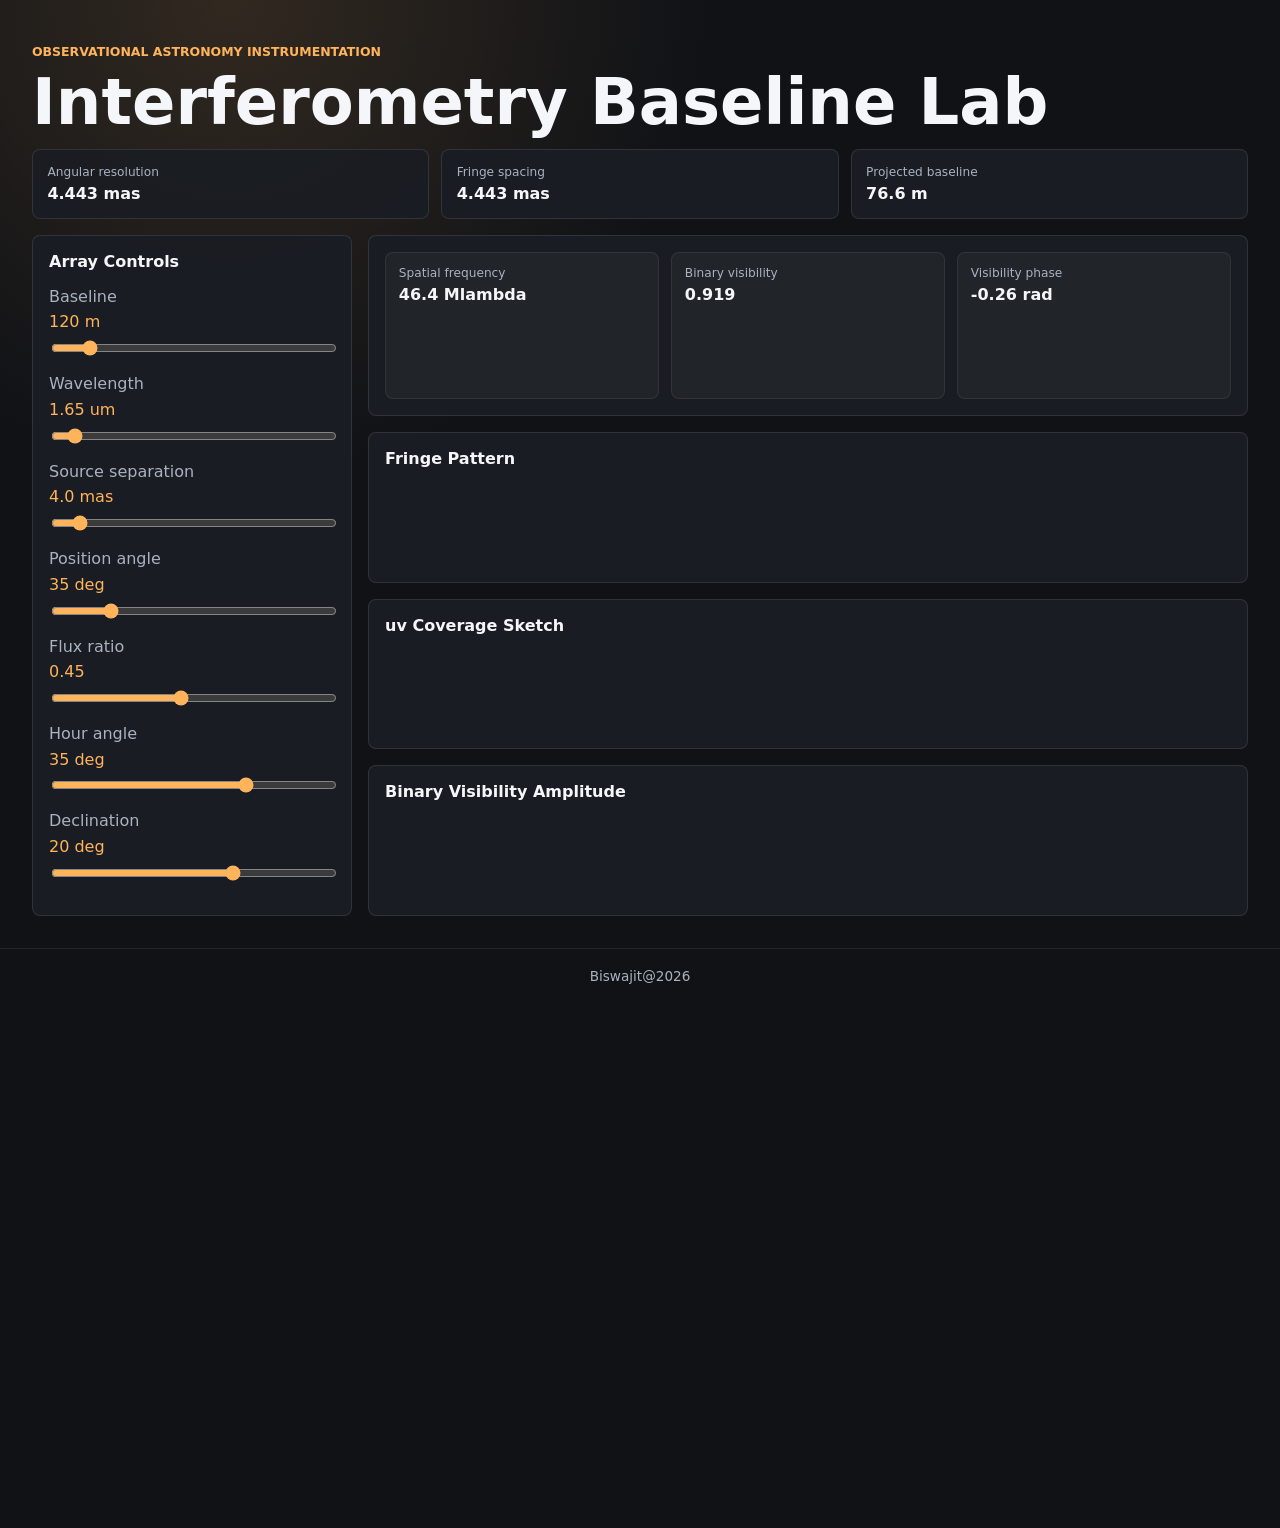
==== index.html @ ab593961 "Add binary visibility modelling" ====
<!doctype html>
<html lang="en">
  <head>
    <meta charset="utf-8">
    <meta name="viewport" content="width=device-width, initial-scale=1">
    <meta name="description" content="Interactive interferometry baseline and angular resolution laboratory.">
    <title>Interferometry Baseline Lab</title>
    <link rel="stylesheet" href="assets/css/style.css">
  </head>
  <body>
    <main class="app">
      <header>
        <p>Observational Astronomy Instrumentation</p>
        <h1>Interferometry Baseline Lab</h1>
      </header>

      <section class="summary">
        <div><span>Angular resolution</span><strong id="resolution">0.00 mas</strong></div>
        <div><span>Fringe spacing</span><strong id="fringe">0.00 mas</strong></div>
        <div><span>Projected baseline</span><strong id="projected">0 m</strong></div>
      </section>

      <section class="layout">
        <aside class="panel">
          <h2>Array Controls</h2>
          <label>Baseline <output id="baselineOut">120 m</output><input id="baseline" type="range" min="5" max="1000" value="120" step="5"></label>
          <label>Wavelength <output id="wavelengthOut">1.65 um</output><input id="wavelength" type="range" min="0.4" max="21" value="1.65" step="0.05"></label>
          <label>Source separation <output id="separationOut">4.0 mas</output><input id="separation" type="range" min="0.1" max="50" value="4" step="0.1"></label>
          <label>Position angle <output id="paOut">35 deg</output><input id="positionAngle" type="range" min="0" max="180" value="35" step="1"></label>
          <label>Flux ratio <output id="fluxRatioOut">0.45</output><input id="fluxRatio" type="range" min="0" max="1" value="0.45" step="0.01"></label>
          <label>Hour angle <output id="hourOut">35 deg</output><input id="hour" type="range" min="-90" max="90" value="35" step="1"></label>
          <label>Declination <output id="decOut">20 deg</output><input id="dec" type="range" min="-70" max="70" value="20" step="1"></label>
        </aside>

        <section class="plots">
          <article class="panel diagnostics">
            <div><span>Spatial frequency</span><strong id="spatialFrequency">0 Mlambda</strong></div>
            <div><span>Binary visibility</span><strong id="visibilityAmp">1.000</strong></div>
            <div><span>Visibility phase</span><strong id="visibilityPhase">0.0 rad</strong></div>
          </article>
          <article class="panel"><h2>Fringe Pattern</h2><canvas id="fringeCanvas" width="980" height="340"></canvas></article>
          <article class="panel"><h2>uv Coverage Sketch</h2><canvas id="uvCanvas" width="980" height="340"></canvas></article>
          <article class="panel"><h2>Binary Visibility Amplitude</h2><canvas id="visibilityCanvas" width="980" height="300"></canvas></article>
        </section>
      </section>
    </main>
    <footer class="site-footer">Biswajit@2026</footer>
    <script src="assets/js/app.js"></script>
  </body>
</html>
---- assets/css/style.css ----
:root {
  color-scheme: dark;
  --bg: #101216;
  --panel: #1a1d24;
  --text: #f5f6fa;
  --muted: #aab2c0;
  --orange: #ffb45c;
  --cyan: #5bd8ff;
  --green: #8de889;
}

* { box-sizing: border-box; }

body {
  margin: 0;
  background: radial-gradient(circle at 18% 0, rgba(255,180,92,.14), transparent 30rem), var(--bg);
  color: var(--text);
  font-family: Inter, ui-sans-serif, system-ui, sans-serif;
}

.app { padding: clamp(1rem, 3vw, 2rem); }
header { margin-bottom: 1rem; }
header p { color: var(--orange); font-size: .78rem; font-weight: 800; text-transform: uppercase; }
h1 { margin: 0; font-size: clamp(2.1rem, 5vw, 4.5rem); line-height: .96; }
h2 { margin: 0 0 1rem; font-size: 1rem; }

.summary { display: grid; grid-template-columns: repeat(3, 1fr); gap: .75rem; margin-bottom: 1rem; }
.summary div, .panel { background: rgba(26,29,36,.94); border: 1px solid rgba(255,255,255,.1); border-radius: 8px; }
.summary div { padding: .9rem; }
.summary span { display: block; color: var(--muted); font-size: .76rem; }
.summary strong { display: block; margin-top: .35rem; }

.layout { display: grid; grid-template-columns: 20rem 1fr; gap: 1rem; }
.panel { padding: 1rem; overflow: hidden; }
label { display: grid; gap: .42rem; margin-bottom: 1rem; color: var(--muted); }
output { color: var(--orange); float: right; }
input { width: 100%; accent-color: var(--orange); }
.plots { display: grid; gap: 1rem; }
.diagnostics {
  display: grid;
  grid-template-columns: repeat(3, 1fr);
  gap: .75rem;
}
.diagnostics div {
  padding: .8rem;
  background: rgba(255,255,255,.035);
  border: 1px solid rgba(255,255,255,.08);
  border-radius: 8px;
}
.diagnostics span { display: block; color: var(--muted); font-size: .76rem; }
.diagnostics strong { display: block; margin-top: .35rem; }
canvas { display: block; width: 100%; height: auto; background: #0d1117; border-radius: 6px; }

.site-footer {
  padding: 1.2rem clamp(1rem, 3vw, 2rem) 1.6rem;
  color: var(--muted);
  font-size: 0.85rem;
  text-align: center;
  border-top: 1px solid rgba(255,255,255,.08);
}

@media (max-width: 920px) {
  .layout, .summary, .diagnostics { grid-template-columns: 1fr; }
}
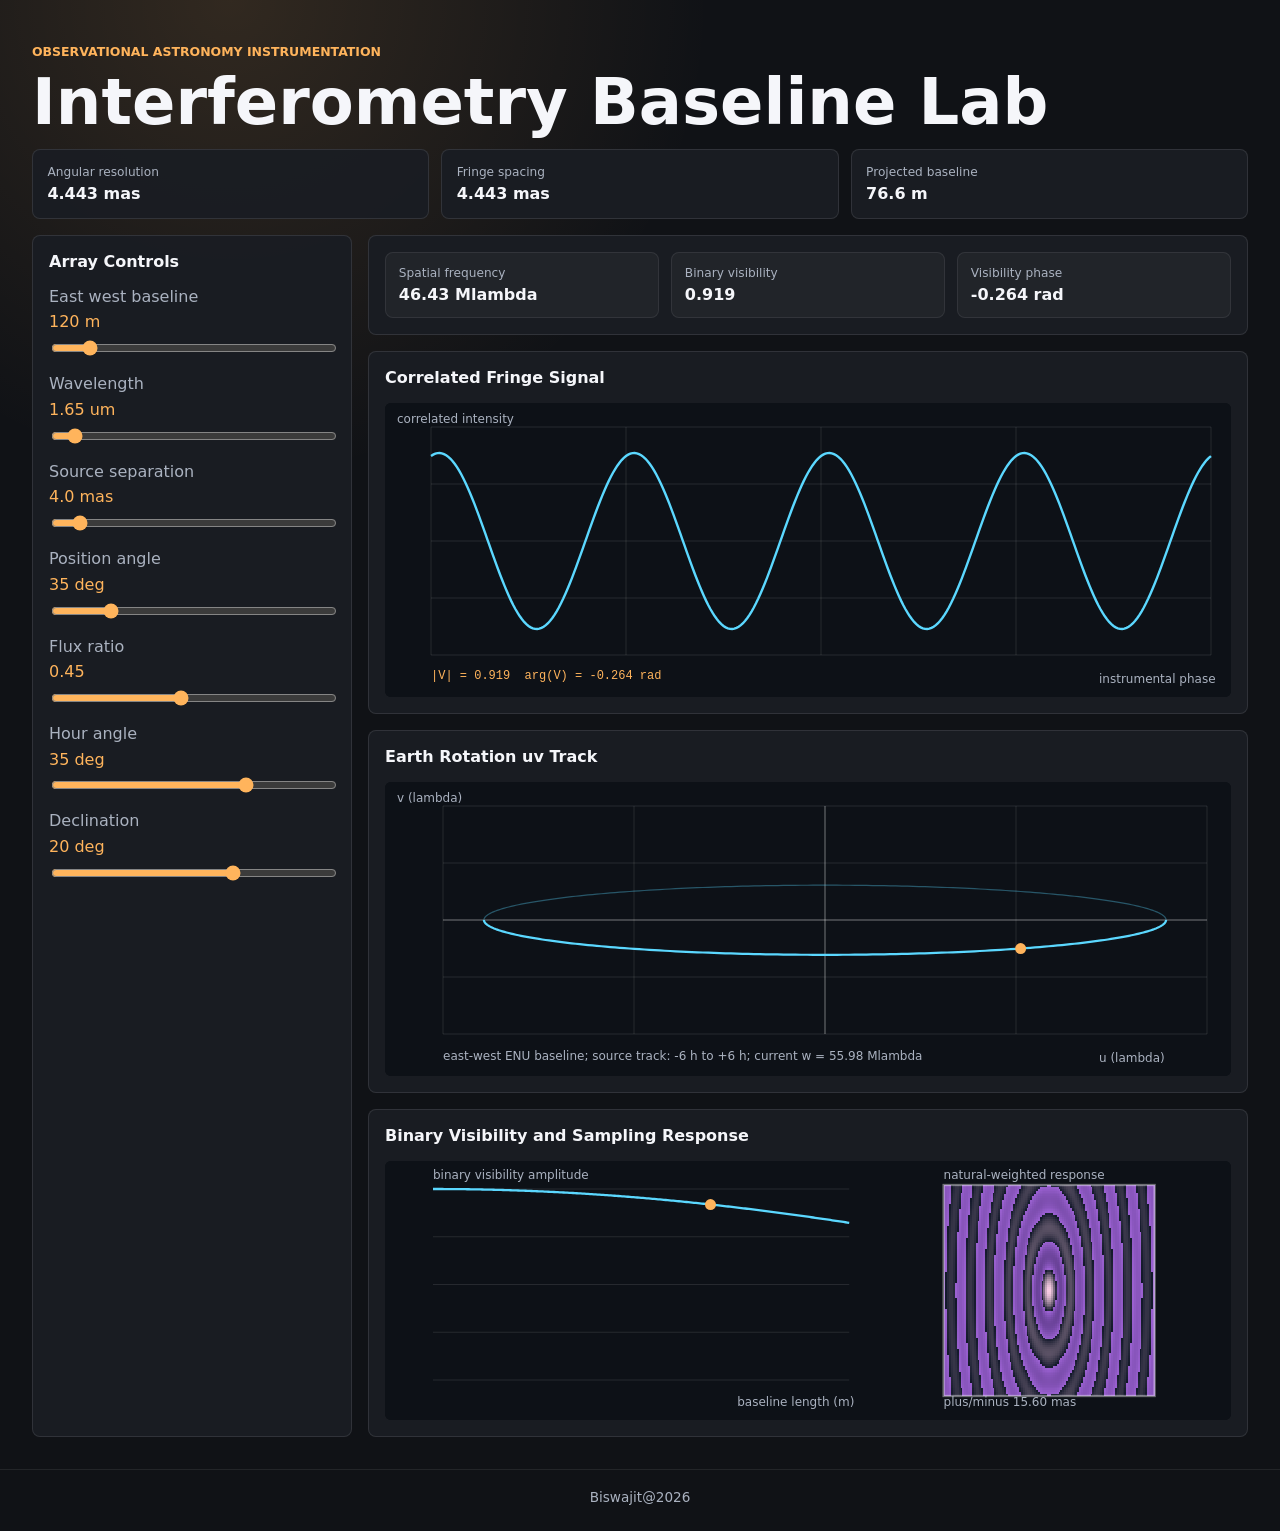
==== commit 0248068e: "label coverage update" ====
--- a/index.html
+++ b/index.html
@@ -23,7 +23,7 @@
       <section class="layout">
         <aside class="panel">
           <h2>Array Controls</h2>
-          <label>Baseline <output id="baselineOut">120 m</output><input id="baseline" type="range" min="5" max="1000" value="120" step="5"></label>
+          <label>East west baseline <output id="baselineOut">120 m</output><input id="baseline" type="range" min="5" max="1000" value="120" step="5"></label>
           <label>Wavelength <output id="wavelengthOut">1.65 um</output><input id="wavelength" type="range" min="0.4" max="21" value="1.65" step="0.05"></label>
           <label>Source separation <output id="separationOut">4.0 mas</output><input id="separation" type="range" min="0.1" max="50" value="4" step="0.1"></label>
           <label>Position angle <output id="paOut">35 deg</output><input id="positionAngle" type="range" min="0" max="180" value="35" step="1"></label>
@@ -38,9 +38,9 @@
             <div><span>Binary visibility</span><strong id="visibilityAmp">1.000</strong></div>
             <div><span>Visibility phase</span><strong id="visibilityPhase">0.0 rad</strong></div>
           </article>
-          <article class="panel"><h2>Fringe Pattern</h2><canvas id="fringeCanvas" width="980" height="340"></canvas></article>
-          <article class="panel"><h2>uv Coverage Sketch</h2><canvas id="uvCanvas" width="980" height="340"></canvas></article>
-          <article class="panel"><h2>Binary Visibility Amplitude</h2><canvas id="visibilityCanvas" width="980" height="300"></canvas></article>
+          <article class="panel"><h2>Correlated Fringe Signal</h2><canvas id="fringeCanvas" width="980" height="340"></canvas></article>
+          <article class="panel"><h2>Earth Rotation uv Track</h2><canvas id="uvCanvas" width="980" height="340"></canvas></article>
+          <article class="panel"><h2>Binary Visibility and Sampling Response</h2><canvas id="visibilityCanvas" width="980" height="300"></canvas></article>
         </section>
       </section>
     </main>
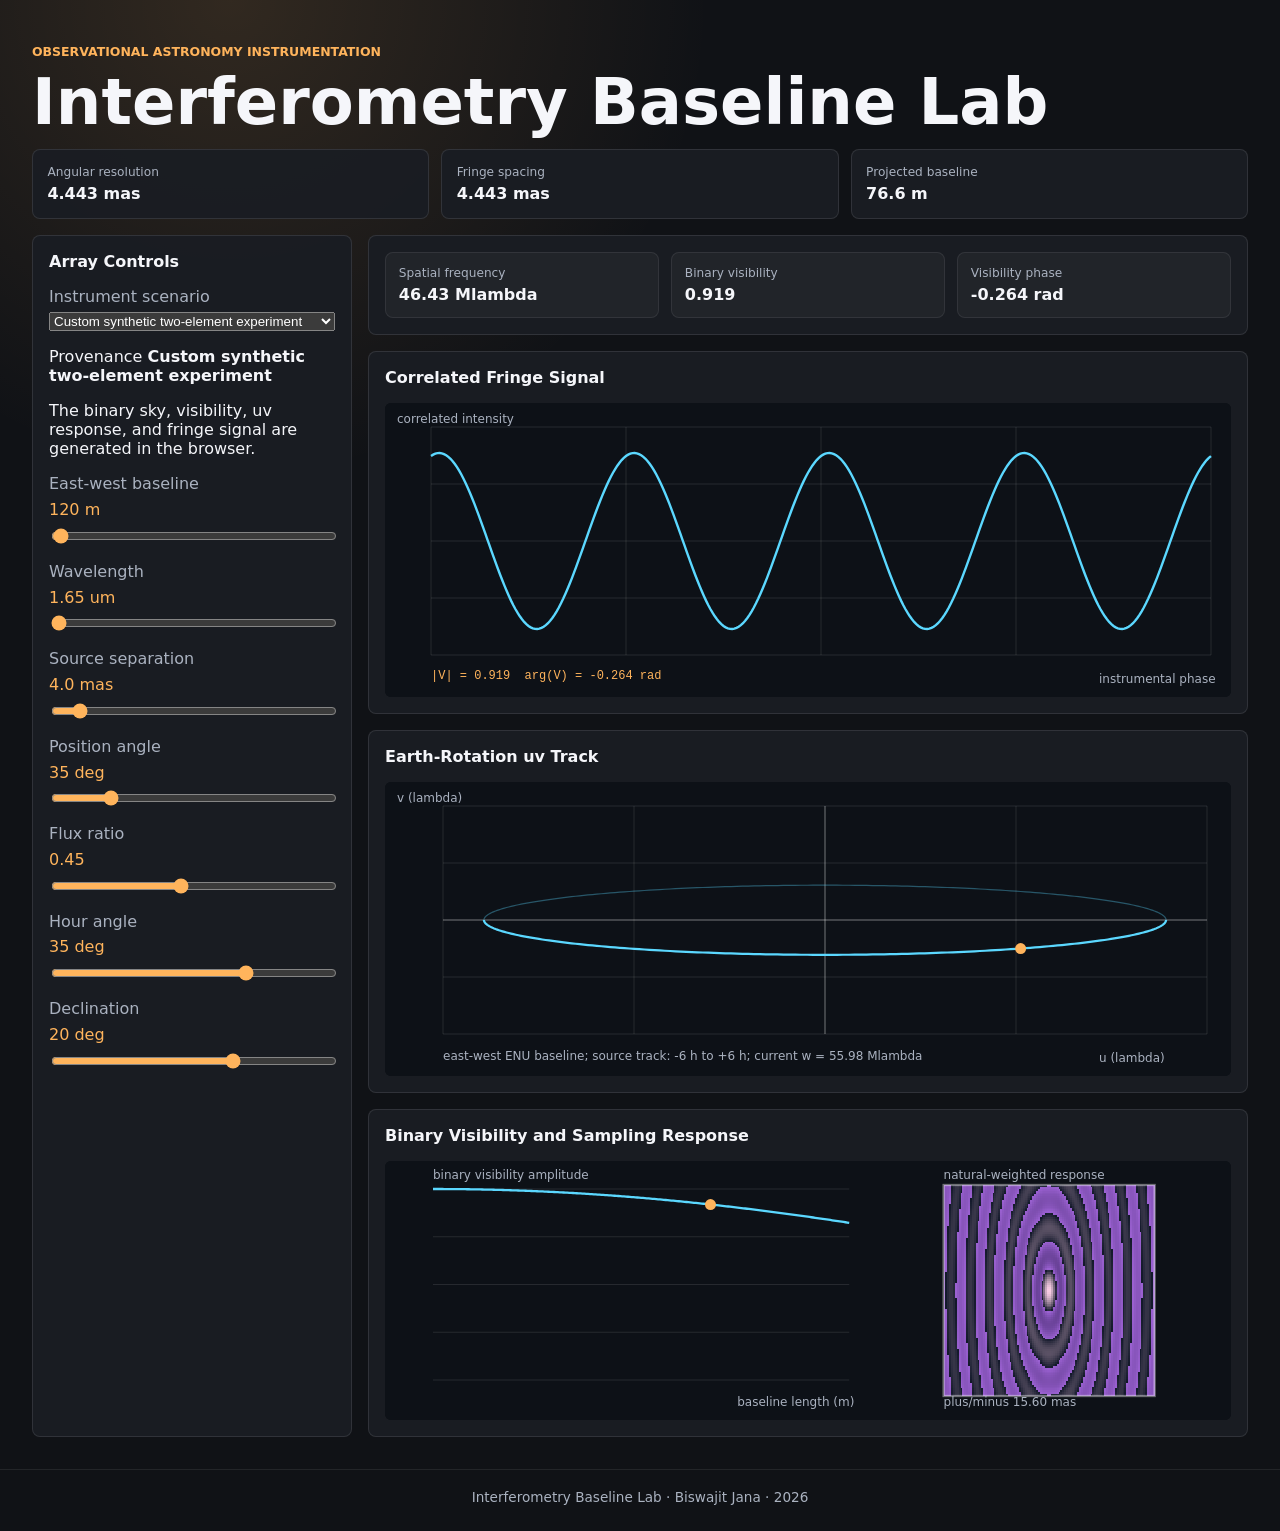
==== commit 71995700: "feat: add provenance-aware interferometer scenarios" ====
--- a/index.html
+++ b/index.html
@@ -3,7 +3,7 @@
   <head>
     <meta charset="utf-8">
     <meta name="viewport" content="width=device-width, initial-scale=1">
-    <meta name="description" content="Interactive interferometry baseline and angular resolution laboratory.">
+    <meta name="description" content="Interactive two-element interferometry laboratory for projected baselines, Earth-rotation uv tracks, complex binary visibility, and provenance-aware instrument scenarios.">
     <title>Interferometry Baseline Lab</title>
     <link rel="stylesheet" href="assets/css/style.css">
   </head>
@@ -23,8 +23,19 @@
       <section class="layout">
         <aside class="panel">
           <h2>Array Controls</h2>
-          <label>East west baseline <output id="baselineOut">120 m</output><input id="baseline" type="range" min="5" max="1000" value="120" step="5"></label>
-          <label>Wavelength <output id="wavelengthOut">1.65 um</output><input id="wavelength" type="range" min="0.4" max="21" value="1.65" step="0.05"></label>
+          <label>Instrument scenario
+            <select id="scenario" class="select">
+              <option value="custom">Custom synthetic two-element experiment</option>
+              <option value="alma-long-baseline">ALMA 2021 long-baseline scale</option>
+            </select>
+          </label>
+          <div class="provenance" aria-live="polite">
+            <span class="provenance__label">Provenance</span>
+            <strong id="scenarioName">Custom synthetic two-element experiment</strong>
+            <p id="scenarioNote">The binary sky, visibility, uv response, and fringe signal are generated in the browser.</p>
+          </div>
+          <label>East-west baseline <output id="baselineOut">120 m</output><input id="baseline" type="range" min="5" max="16000" value="120" step="5"></label>
+          <label>Wavelength <output id="wavelengthOut">1.65 um</output><input id="wavelength" type="range" min="0.4" max="1000" value="1.65" step="0.05"></label>
           <label>Source separation <output id="separationOut">4.0 mas</output><input id="separation" type="range" min="0.1" max="50" value="4" step="0.1"></label>
           <label>Position angle <output id="paOut">35 deg</output><input id="positionAngle" type="range" min="0" max="180" value="35" step="1"></label>
           <label>Flux ratio <output id="fluxRatioOut">0.45</output><input id="fluxRatio" type="range" min="0" max="1" value="0.45" step="0.01"></label>
@@ -39,12 +50,12 @@
             <div><span>Visibility phase</span><strong id="visibilityPhase">0.0 rad</strong></div>
           </article>
           <article class="panel"><h2>Correlated Fringe Signal</h2><canvas id="fringeCanvas" width="980" height="340"></canvas></article>
-          <article class="panel"><h2>Earth Rotation uv Track</h2><canvas id="uvCanvas" width="980" height="340"></canvas></article>
+          <article class="panel"><h2>Earth-Rotation uv Track</h2><canvas id="uvCanvas" width="980" height="340"></canvas></article>
           <article class="panel"><h2>Binary Visibility and Sampling Response</h2><canvas id="visibilityCanvas" width="980" height="300"></canvas></article>
         </section>
       </section>
     </main>
-    <footer class="site-footer">Biswajit@2026</footer>
+    <footer class="site-footer">Interferometry Baseline Lab · Biswajit Jana · 2026</footer>
     <script src="assets/js/app.js"></script>
   </body>
 </html>
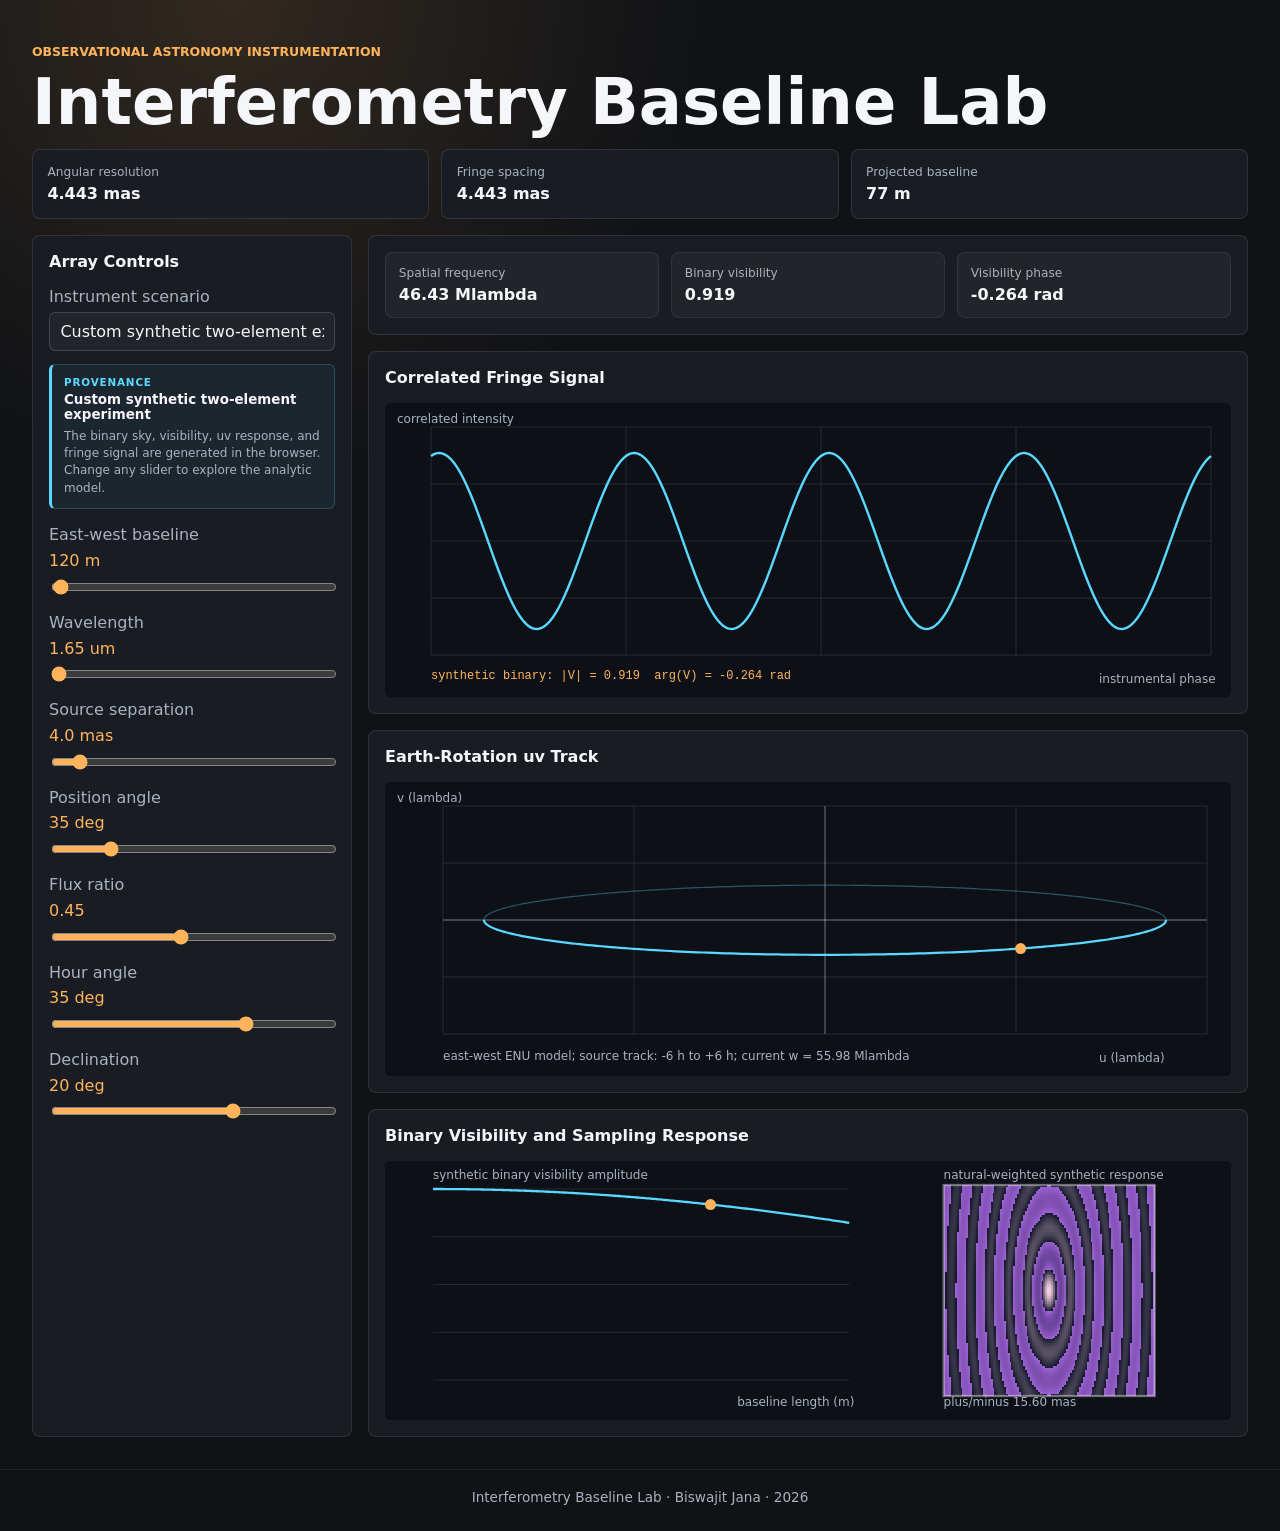
==== commit 5030062c: "docs: label ALMA scenario at high-frequency scale" ====
--- a/index.html
+++ b/index.html
@@ -26,7 +26,7 @@
           <label>Instrument scenario
             <select id="scenario" class="select">
               <option value="custom">Custom synthetic two-element experiment</option>
-              <option value="alma-long-baseline">ALMA 2021 long-baseline scale</option>
+              <option value="alma-long-baseline">ALMA 2021 high-frequency long-baseline scale</option>
             </select>
           </label>
           <div class="provenance" aria-live="polite">
--- a/assets/css/style.css
+++ b/assets/css/style.css
@@ -34,7 +34,34 @@
 .panel { padding: 1rem; overflow: hidden; }
 label { display: grid; gap: .42rem; margin-bottom: 1rem; color: var(--muted); }
 output { color: var(--orange); float: right; }
-input { width: 100%; accent-color: var(--orange); }
+input, .select { width: 100%; accent-color: var(--orange); }
+.select {
+  appearance: none;
+  border: 1px solid rgba(255,255,255,.14);
+  border-radius: 6px;
+  background: rgba(255,255,255,.04);
+  color: var(--text);
+  font: inherit;
+  padding: .55rem .65rem;
+}
+.provenance {
+  margin: -.2rem 0 1rem;
+  padding: .7rem .75rem;
+  border: 1px solid rgba(91,216,255,.22);
+  border-left: 3px solid var(--cyan);
+  border-radius: 6px;
+  background: rgba(91,216,255,.055);
+}
+.provenance__label {
+  display: block;
+  color: var(--cyan);
+  font-size: .65rem;
+  font-weight: 800;
+  letter-spacing: .08em;
+  text-transform: uppercase;
+}
+.provenance strong { display: block; margin-top: .25rem; font-size: .84rem; }
+.provenance p { margin: .35rem 0 0; color: var(--muted); font-size: .75rem; line-height: 1.45; }
 .plots { display: grid; gap: 1rem; }
 .diagnostics {
   display: grid;
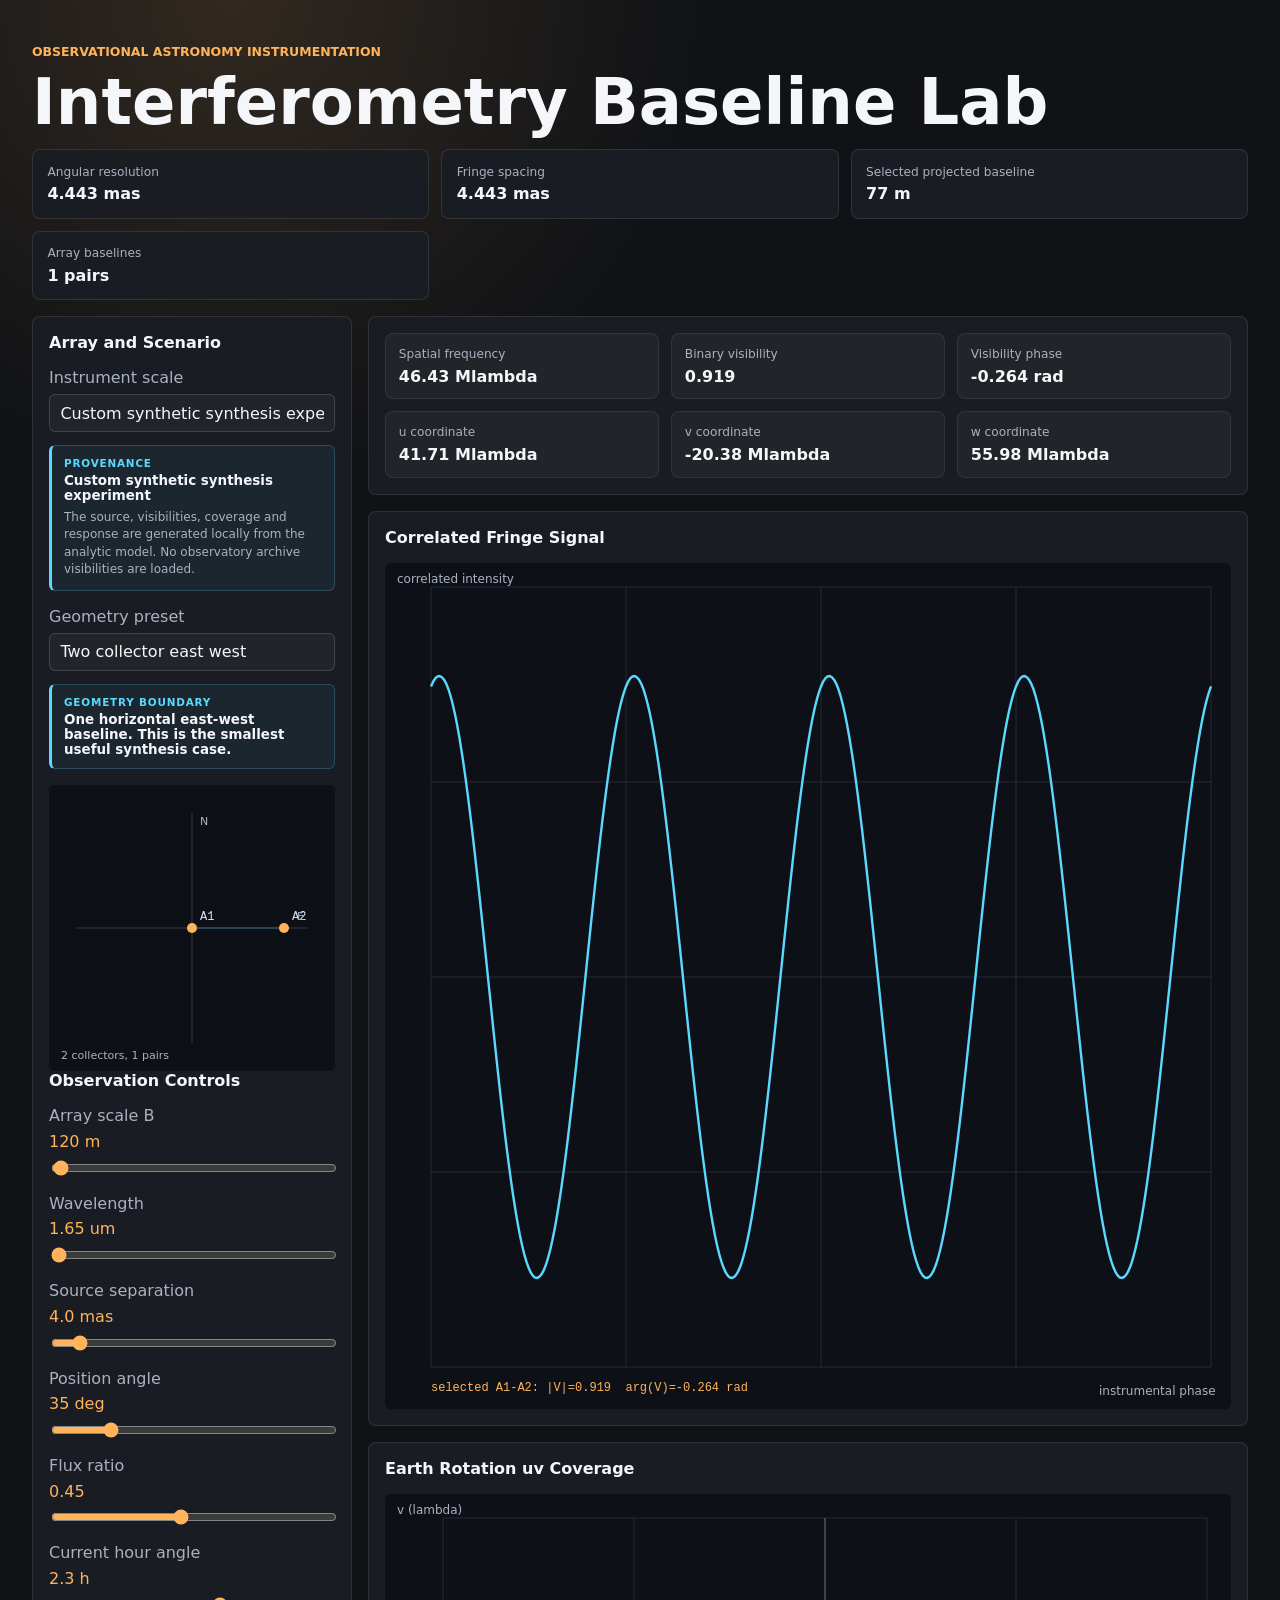
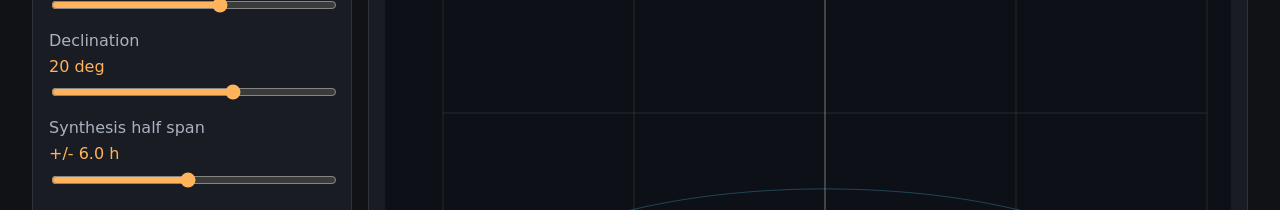
==== commit 9b3a2fab: "add multi baseline interface" ====
--- a/index.html
+++ b/index.html
@@ -1,61 +1,37 @@
 <!doctype html>
 <html lang="en">
-  <head>
-    <meta charset="utf-8">
-    <meta name="viewport" content="width=device-width, initial-scale=1">
-    <meta name="description" content="Interactive two-element interferometry laboratory for projected baselines, Earth-rotation uv tracks, complex binary visibility, and provenance-aware instrument scenarios.">
-    <title>Interferometry Baseline Lab</title>
-    <link rel="stylesheet" href="assets/css/style.css">
-  </head>
-  <body>
-    <main class="app">
-      <header>
-        <p>Observational Astronomy Instrumentation</p>
-        <h1>Interferometry Baseline Lab</h1>
-      </header>
-
-      <section class="summary">
-        <div><span>Angular resolution</span><strong id="resolution">0.00 mas</strong></div>
-        <div><span>Fringe spacing</span><strong id="fringe">0.00 mas</strong></div>
-        <div><span>Projected baseline</span><strong id="projected">0 m</strong></div>
-      </section>
-
-      <section class="layout">
-        <aside class="panel">
-          <h2>Array Controls</h2>
-          <label>Instrument scenario
-            <select id="scenario" class="select">
-              <option value="custom">Custom synthetic two-element experiment</option>
-              <option value="alma-long-baseline">ALMA 2021 high-frequency long-baseline scale</option>
-            </select>
-          </label>
-          <div class="provenance" aria-live="polite">
-            <span class="provenance__label">Provenance</span>
-            <strong id="scenarioName">Custom synthetic two-element experiment</strong>
-            <p id="scenarioNote">The binary sky, visibility, uv response, and fringe signal are generated in the browser.</p>
-          </div>
-          <label>East-west baseline <output id="baselineOut">120 m</output><input id="baseline" type="range" min="5" max="16000" value="120" step="5"></label>
-          <label>Wavelength <output id="wavelengthOut">1.65 um</output><input id="wavelength" type="range" min="0.4" max="1000" value="1.65" step="0.05"></label>
-          <label>Source separation <output id="separationOut">4.0 mas</output><input id="separation" type="range" min="0.1" max="50" value="4" step="0.1"></label>
-          <label>Position angle <output id="paOut">35 deg</output><input id="positionAngle" type="range" min="0" max="180" value="35" step="1"></label>
-          <label>Flux ratio <output id="fluxRatioOut">0.45</output><input id="fluxRatio" type="range" min="0" max="1" value="0.45" step="0.01"></label>
-          <label>Hour angle <output id="hourOut">35 deg</output><input id="hour" type="range" min="-90" max="90" value="35" step="1"></label>
-          <label>Declination <output id="decOut">20 deg</output><input id="dec" type="range" min="-70" max="70" value="20" step="1"></label>
-        </aside>
-
-        <section class="plots">
-          <article class="panel diagnostics">
-            <div><span>Spatial frequency</span><strong id="spatialFrequency">0 Mlambda</strong></div>
-            <div><span>Binary visibility</span><strong id="visibilityAmp">1.000</strong></div>
-            <div><span>Visibility phase</span><strong id="visibilityPhase">0.0 rad</strong></div>
-          </article>
-          <article class="panel"><h2>Correlated Fringe Signal</h2><canvas id="fringeCanvas" width="980" height="340"></canvas></article>
-          <article class="panel"><h2>Earth-Rotation uv Track</h2><canvas id="uvCanvas" width="980" height="340"></canvas></article>
-          <article class="panel"><h2>Binary Visibility and Sampling Response</h2><canvas id="visibilityCanvas" width="980" height="300"></canvas></article>
-        </section>
-      </section>
-    </main>
-    <footer class="site-footer">Interferometry Baseline Lab · Biswajit Jana · 2026</footer>
-    <script src="assets/js/app.js"></script>
-  </body>
+<head><meta charset="utf-8"><meta name="viewport" content="width=device-width, initial-scale=1"><title>Interferometry Baseline Lab</title><link rel="stylesheet" href="assets/css/style.css"></head>
+<body>
+<main class="app">
+<header><p>Observational Astronomy Instrumentation</p><h1>Interferometry Baseline Lab</h1></header>
+<section class="summary"><div><span>Angular resolution</span><strong id="resolution">0.00 mas</strong></div><div><span>Fringe spacing</span><strong id="fringe">0.00 mas</strong></div><div><span>Selected projected baseline</span><strong id="projected">0 m</strong></div><div><span>Array baselines</span><strong id="baselineCount">0 pairs</strong></div></section>
+<section class="layout">
+<aside class="panel">
+<h2>Array and Scenario</h2>
+<label>Instrument scale<select id="scenario" class="select"><option value="custom">Custom synthetic synthesis experiment</option><option value="alma-scale">ALMA long baseline scale experiment</option></select></label>
+<div class="provenance"><span class="provenance__label">Provenance</span><strong id="scenarioName">Custom synthetic synthesis experiment</strong><p id="scenarioNote">The source, coverage and response are generated from the analytic model.</p></div>
+<label>Geometry preset<select id="arrayPreset" class="select"><option value="ew2">Two collector east west</option><option value="l3">Three collector L layout</option><option value="y4">Four collector Y layout</option></select></label>
+<div class="provenance"><span class="provenance__label">Geometry boundary</span><strong id="arrayName">One horizontal east west baseline.</strong></div>
+<canvas id="arrayCanvas" width="480" height="300"></canvas>
+<h2>Observation Controls</h2>
+<label>Array scale B <output id="baselineOut">120 m</output><input id="baseline" type="range" min="5" max="16000" value="120" step="5"></label>
+<label>Wavelength <output id="wavelengthOut">1.65 um</output><input id="wavelength" type="range" min="0.4" max="1000" value="1.65" step="0.05"></label>
+<label>Source separation <output id="separationOut">4.0 mas</output><input id="separation" type="range" min="0.1" max="50" value="4" step="0.1"></label>
+<label>Position angle <output id="paOut">35 deg</output><input id="positionAngle" type="range" min="0" max="180" value="35" step="1"></label>
+<label>Flux ratio <output id="fluxRatioOut">0.45</output><input id="fluxRatio" type="range" min="0" max="1" value="0.45" step="0.01"></label>
+<label>Current hour angle <output id="hourOut">2.3 h</output><input id="hour" type="range" min="-180" max="180" value="35" step="1"></label>
+<label>Declination <output id="decOut">20 deg</output><input id="dec" type="range" min="-70" max="70" value="20" step="1"></label>
+<label>Synthesis half span <output id="trackOut">6.0 h</output><input id="trackHours" type="range" min="0.5" max="12" value="6" step="0.5"></label>
+</aside>
+<section class="plots">
+<article class="panel diagnostics"><div><span>Spatial frequency</span><strong id="spatialFrequency">0 Mlambda</strong></div><div><span>Binary visibility</span><strong id="visibilityAmp">1.000</strong></div><div><span>Visibility phase</span><strong id="visibilityPhase">0.0 rad</strong></div><div><span>u coordinate</span><strong id="uReadout">0 Mlambda</strong></div><div><span>v coordinate</span><strong id="vReadout">0 Mlambda</strong></div><div><span>w coordinate</span><strong id="wReadout">0 Mlambda</strong></div></article>
+<article class="panel"><h2>Correlated Fringe Signal</h2><canvas id="fringeCanvas" width="980" height="340"></canvas></article>
+<article class="panel"><h2>Earth Rotation uv Coverage</h2><canvas id="uvCanvas" width="980" height="420"></canvas></article>
+<article class="panel"><h2>Binary Visibility and Sampling Response</h2><canvas id="visibilityCanvas" width="980" height="300"></canvas></article>
+</section>
+</section>
+</main>
+<footer class="site-footer">Interferometry Baseline Lab - Biswajit Jana - 2026</footer>
+<script src="assets/js/array-synthesis.js"></script>
+</body>
 </html>
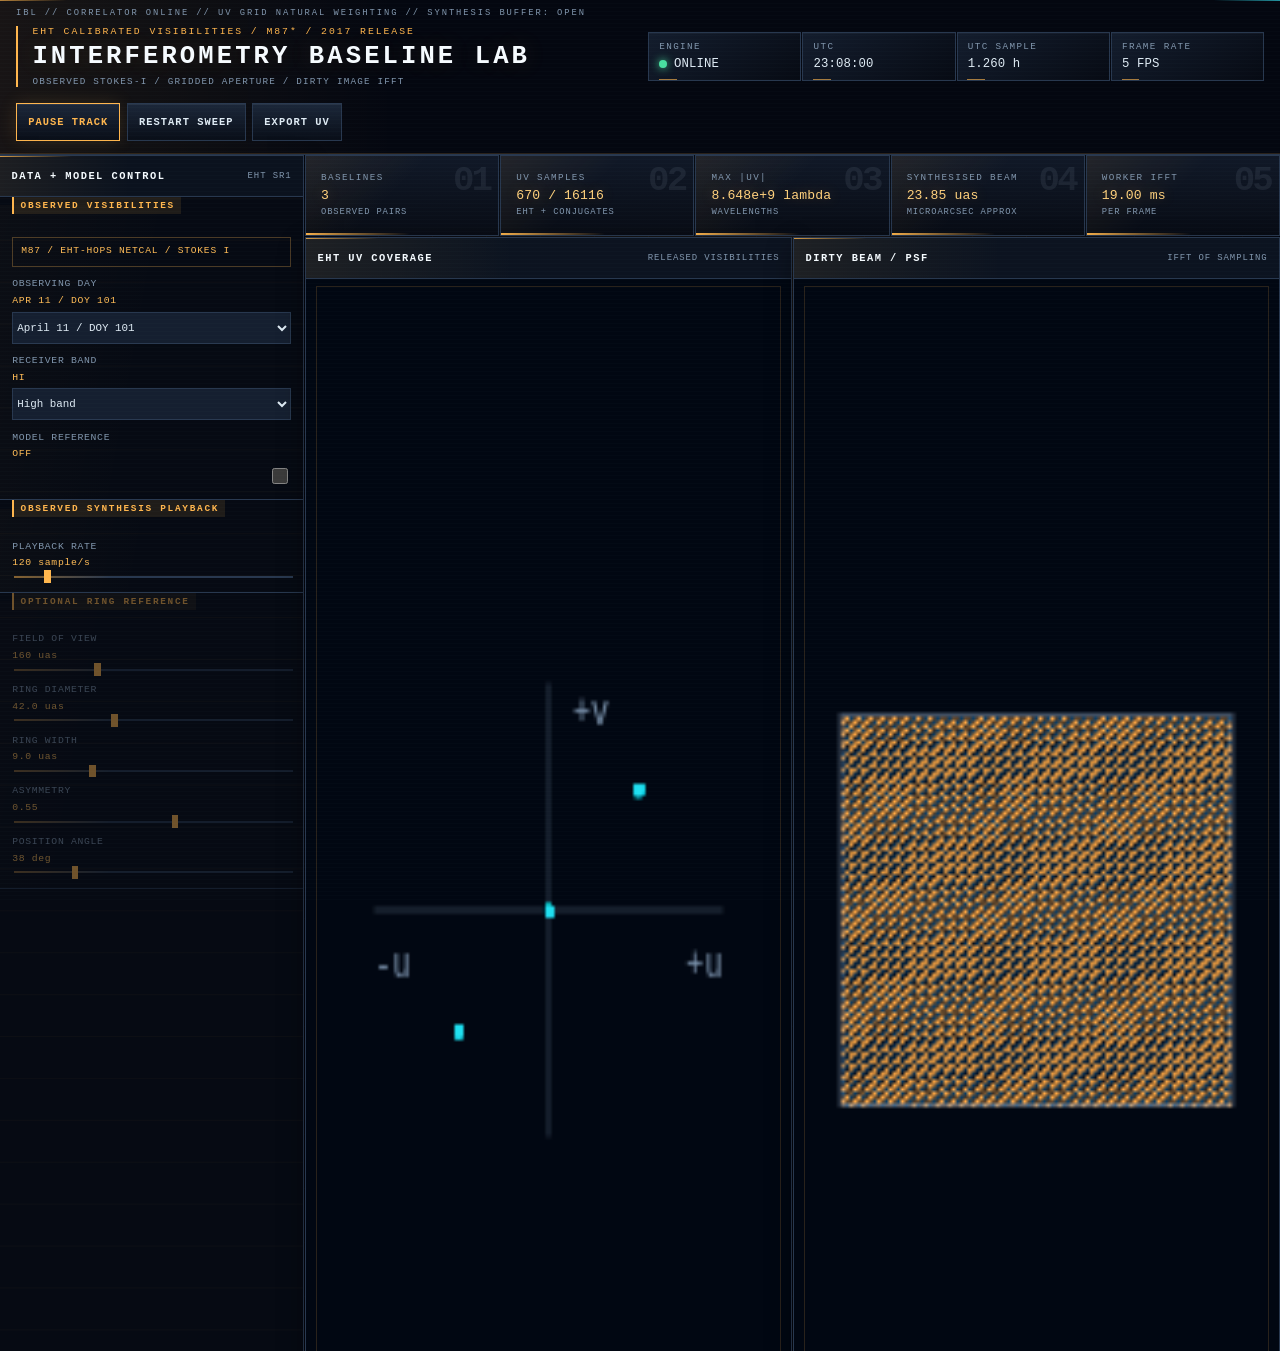
==== commit 78ac3f8f: "Upgrade interferometry lab with EHT visibility data" ====
--- a/index.html
+++ b/index.html
@@ -1,37 +1,124 @@
 <!doctype html>
 <html lang="en">
-<head><meta charset="utf-8"><meta name="viewport" content="width=device-width, initial-scale=1"><title>Interferometry Baseline Lab</title><link rel="stylesheet" href="assets/css/style.css"></head>
-<body>
-<main class="app">
-<header><p>Observational Astronomy Instrumentation</p><h1>Interferometry Baseline Lab</h1></header>
-<section class="summary"><div><span>Angular resolution</span><strong id="resolution">0.00 mas</strong></div><div><span>Fringe spacing</span><strong id="fringe">0.00 mas</strong></div><div><span>Selected projected baseline</span><strong id="projected">0 m</strong></div><div><span>Array baselines</span><strong id="baselineCount">0 pairs</strong></div></section>
-<section class="layout">
-<aside class="panel">
-<h2>Array and Scenario</h2>
-<label>Instrument scale<select id="scenario" class="select"><option value="custom">Custom synthetic synthesis experiment</option><option value="alma-scale">ALMA long baseline scale experiment</option></select></label>
-<div class="provenance"><span class="provenance__label">Provenance</span><strong id="scenarioName">Custom synthetic synthesis experiment</strong><p id="scenarioNote">The source, coverage and response are generated from the analytic model.</p></div>
-<label>Geometry preset<select id="arrayPreset" class="select"><option value="ew2">Two collector east west</option><option value="l3">Three collector L layout</option><option value="y4">Four collector Y layout</option></select></label>
-<div class="provenance"><span class="provenance__label">Geometry boundary</span><strong id="arrayName">One horizontal east west baseline.</strong></div>
-<canvas id="arrayCanvas" width="480" height="300"></canvas>
-<h2>Observation Controls</h2>
-<label>Array scale B <output id="baselineOut">120 m</output><input id="baseline" type="range" min="5" max="16000" value="120" step="5"></label>
-<label>Wavelength <output id="wavelengthOut">1.65 um</output><input id="wavelength" type="range" min="0.4" max="1000" value="1.65" step="0.05"></label>
-<label>Source separation <output id="separationOut">4.0 mas</output><input id="separation" type="range" min="0.1" max="50" value="4" step="0.1"></label>
-<label>Position angle <output id="paOut">35 deg</output><input id="positionAngle" type="range" min="0" max="180" value="35" step="1"></label>
-<label>Flux ratio <output id="fluxRatioOut">0.45</output><input id="fluxRatio" type="range" min="0" max="1" value="0.45" step="0.01"></label>
-<label>Current hour angle <output id="hourOut">2.3 h</output><input id="hour" type="range" min="-180" max="180" value="35" step="1"></label>
-<label>Declination <output id="decOut">20 deg</output><input id="dec" type="range" min="-70" max="70" value="20" step="1"></label>
-<label>Synthesis half span <output id="trackOut">6.0 h</output><input id="trackHours" type="range" min="0.5" max="12" value="6" step="0.5"></label>
-</aside>
-<section class="plots">
-<article class="panel diagnostics"><div><span>Spatial frequency</span><strong id="spatialFrequency">0 Mlambda</strong></div><div><span>Binary visibility</span><strong id="visibilityAmp">1.000</strong></div><div><span>Visibility phase</span><strong id="visibilityPhase">0.0 rad</strong></div><div><span>u coordinate</span><strong id="uReadout">0 Mlambda</strong></div><div><span>v coordinate</span><strong id="vReadout">0 Mlambda</strong></div><div><span>w coordinate</span><strong id="wReadout">0 Mlambda</strong></div></article>
-<article class="panel"><h2>Correlated Fringe Signal</h2><canvas id="fringeCanvas" width="980" height="340"></canvas></article>
-<article class="panel"><h2>Earth Rotation uv Coverage</h2><canvas id="uvCanvas" width="980" height="420"></canvas></article>
-<article class="panel"><h2>Binary Visibility and Sampling Response</h2><canvas id="visibilityCanvas" width="980" height="300"></canvas></article>
-</section>
-</section>
-</main>
-<footer class="site-footer">Interferometry Baseline Lab - Biswajit Jana - 2026</footer>
-<script src="assets/js/array-synthesis.js"></script>
-</body>
+  <head>
+    <meta charset="utf-8">
+    <meta name="viewport" content="width=device-width, initial-scale=1">
+    <meta name="theme-color" content="#0b0f19">
+    <meta name="description" content="EHT observation-led M87 calibrated visibility and dirty-image interferometry laboratory.">
+    <title>Interferometry Baseline Lab | EHT Visibility Console</title>
+    <link rel="icon" href="data:,">
+    <link rel="stylesheet" href="assets/css/style.css">
+    <script src="assets/js/app.js" defer></script>
+  </head>
+  <body>
+    <div class="instrument">
+      <header class="topbar">
+        <section class="brand">
+          <p>EHT CALIBRATED VISIBILITIES / M87* / 2017 RELEASE</p>
+          <h1>INTERFEROMETRY BASELINE LAB</h1>
+          <span>OBSERVED STOKES-I / GRIDDED APERTURE / DIRTY IMAGE IFFT</span>
+        </section>
+        <dl class="health">
+          <div><dt>ENGINE</dt><dd><i id="engine-light"></i><span id="engine">BOOT</span></dd></div>
+          <div><dt>UTC</dt><dd id="utc">--:--:--</dd></div>
+          <div><dt>UTC SAMPLE</dt><dd id="hour-angle">-- h</dd></div>
+          <div><dt>FRAME RATE</dt><dd id="fps">-- FPS</dd></div>
+        </dl>
+        <nav>
+          <button id="run" class="on" type="button">PAUSE TRACK</button>
+          <button id="restart" type="button">RESTART SWEEP</button>
+          <button id="export" type="button">EXPORT UV</button>
+        </nav>
+      </header>
+
+      <main class="layout">
+        <aside class="panel controls">
+          <header><h2>DATA + MODEL CONTROL</h2><span>EHT SR1</span></header>
+          <fieldset>
+            <legend>OBSERVED VISIBILITIES</legend>
+            <p class="dataset">M87 / EHT-HOPS NETCAL / STOKES I</p>
+            <label>OBSERVING DAY <output id="day-value">APR 11 / DOY 101</output>
+              <select id="day">
+                <option value="095">April 05 / DOY 095</option>
+                <option value="096">April 06 / DOY 096</option>
+                <option value="100">April 10 / DOY 100</option>
+                <option value="101" selected>April 11 / DOY 101</option>
+              </select>
+            </label>
+            <label>RECEIVER BAND <output id="band-value">HIGH</output>
+              <select id="band">
+                <option value="hi" selected>High band</option>
+                <option value="lo">Low band</option>
+              </select>
+            </label>
+            <label>MODEL REFERENCE <output id="modelOverlay-value">OFF</output>
+              <input id="modelOverlay" type="checkbox">
+            </label>
+          </fieldset>
+          <fieldset>
+            <legend>OBSERVED SYNTHESIS PLAYBACK</legend>
+            <label>PLAYBACK RATE <output id="playback-value">120 sample/s</output>
+              <input id="playback" type="range" min="10" max="1000" step="10" value="120">
+            </label>
+          </fieldset>
+          <fieldset class="model-parameters">
+            <legend>OPTIONAL RING REFERENCE</legend>
+            <label>FIELD OF VIEW <output id="fov-value">160 uas</output>
+              <input id="fov" type="range" min="60" max="400" step="1" value="160">
+            </label>
+            <label>RING DIAMETER <output id="ringDiameter-value">42.0 uas</output>
+              <input id="ringDiameter" type="range" min="10" max="100" step="0.5" value="42">
+            </label>
+            <label>RING WIDTH <output id="ringWidth-value">9.0 uas</output>
+              <input id="ringWidth" type="range" min="1" max="30" step="0.5" value="9">
+            </label>
+            <label>ASYMMETRY <output id="asymmetry-value">0.55</output>
+              <input id="asymmetry" type="range" min="0" max="0.95" step="0.01" value="0.55">
+            </label>
+            <label>POSITION ANGLE <output id="positionAngle-value">38 deg</output>
+              <input id="positionAngle" type="range" min="0" max="180" step="1" value="38">
+            </label>
+          </fieldset>
+        </aside>
+
+        <section class="science">
+          <section class="metrics">
+            <article><h2>BASELINES</h2><strong id="baselines">--</strong><span>OBSERVED PAIRS</span></article>
+            <article><h2>UV SAMPLES</h2><strong id="uv-samples">--</strong><span>EHT + CONJUGATES</span></article>
+            <article><h2>MAX |UV|</h2><strong id="max-uv">--</strong><span>WAVELENGTHS</span></article>
+            <article><h2>SYNTHESISED BEAM</h2><strong id="beam">--</strong><span>MICROARCSEC APPROX</span></article>
+            <article><h2>WORKER IFFT</h2><strong id="compute">--</strong><span>PER FRAME</span></article>
+          </section>
+          <section class="imaging">
+            <article class="panel image"><header><h2>EHT UV COVERAGE</h2><span>RELEASED VISIBILITIES</span></header><canvas id="uv"></canvas></article>
+            <article class="panel image"><header><h2>DIRTY BEAM / PSF</h2><span>IFFT OF SAMPLING</span></header><canvas id="beam-map"></canvas></article>
+            <article class="panel image"><header><h2>EHT DIRTY IMAGE</h2><span>IFFT OF MEASURED VISIBILITY</span></header><canvas id="dirty"></canvas></article>
+            <article class="panel image"><header><h2>RING REFERENCE</h2><span>MODEL ONLY / OPTIONAL</span></header><canvas id="truth"></canvas></article>
+          </section>
+          <article class="panel visibility">
+            <header><h2>MEASURED VISIBILITY AMPLITUDE</h2><span>STOKES-I |V(u,v)| / JY</span></header>
+            <canvas id="visibility"></canvas>
+          </article>
+        </section>
+
+        <aside class="right">
+          <article class="panel formulas">
+            <header><h2>TRANSFORM KERNEL</h2><span>VAN CITTERT-ZERNIKE</span></header>
+            <p>Data: EHT M87 2017 HOPS netcal Stokes I</p>
+            <p>u, v: released baseline coordinates in wavelengths</p>
+            <p>V(u,v) = integral I(l,m) exp[-2 pi i(ul+vm)] dl dm</p>
+          </article>
+          <article class="panel log">
+            <header><h2>EVENT LOG</h2><span>SYNTHESIS STATUS</span></header>
+            <ol id="log"><li>Initialising imaging worker...</li></ol>
+          </article>
+          <article class="panel scope">
+            <header><h2>DATA SCOPE</h2><span>OBSERVATION FIRST</span></header>
+            <p>Dirty beam and image are reconstructed from public EHT calibrated M87 Stokes-I visibilities. The ring reference is a model; no CLEAN, self-calibration or publication-grade imaging regularisation is applied here.</p>
+          </article>
+        </aside>
+      </main>
+      <footer>IBL / EHT VISIBILITY CONSOLE <span id="status">LOADING WORKER</span> OBSERVED UV / WORKER IFFT / OPTIONAL RING MODEL</footer>
+    </div>
+  </body>
 </html>
--- a/assets/css/style.css
+++ b/assets/css/style.css
@@ -1,91 +1,116 @@
-:root {
-  color-scheme: dark;
-  --bg: #101216;
-  --panel: #1a1d24;
-  --text: #f5f6fa;
-  --muted: #aab2c0;
-  --orange: #ffb45c;
-  --cyan: #5bd8ff;
-  --green: #8de889;
+:root { color-scheme:dark; --bg:#0b0f19; --panel:#101725; --raised:#151f30; --line:#28384f; --text:#dfebf4; --muted:#8196ad; --cyan:#34d7e5; --amber:#ffbc57; --green:#49dfa0; --pink:#ff6594; --mono:"Roboto Mono","Fira Code","Cascadia Mono",Consolas,monospace; }
+* { box-sizing:border-box; } html,body { background:var(--bg); margin:0; min-height:100%; } body { color:var(--text); font:14px Inter,"Segoe UI",Arial,sans-serif; }
+.instrument { display:grid; grid-template-rows:auto minmax(0,1fr) 2rem; min-height:100vh; }
+.topbar { align-items:center; background:#080d16; border-bottom:1px solid var(--line); display:grid; gap:1rem; grid-template-columns:minmax(27rem,1fr) minmax(30rem,.9fr) auto; padding:.8rem 1rem; }
+.brand p { color:var(--cyan); font:.61rem var(--mono); letter-spacing:.2em; margin:0 0 .3rem; } .brand h1 { color:#f6fbff; font:600 clamp(1.25rem,2vw,1.7rem) var(--mono); letter-spacing:.12em; margin:0; } .brand span { color:var(--muted); display:block; font:.58rem var(--mono); letter-spacing:.13em; margin-top:.3rem; }
+.health { display:grid; gap:1px; grid-template-columns:repeat(4,1fr); margin:0; } .health div,.metrics article { background:var(--panel); border:1px solid var(--line); padding:.54rem .64rem; } .health dt,.metrics h2 { color:var(--muted); font:.58rem var(--mono); letter-spacing:.15em; margin-bottom:.3rem; } .health dd { align-items:center; display:flex; font:.77rem var(--mono); gap:.42rem; margin:0; }
+#engine-light { background:var(--muted); border-radius:50%; height:.5rem; width:.5rem; } #engine-light.online { background:var(--green); box-shadow:0 0 9px var(--green); } #engine-light.busy { background:var(--amber); } #engine-light.failed { background:var(--pink); }
+nav { display:flex; gap:.4rem; } button { background:var(--raised); border:1px solid var(--line); color:var(--text); cursor:pointer; font:700 .65rem var(--mono); height:2.42rem; letter-spacing:.1em; padding:0 .7rem; } button.on,button:hover { border-color:var(--cyan); color:var(--cyan); }
+.layout { display:grid; gap:1px; grid-template-columns:19.5rem minmax(48rem,1fr) 21rem; min-height:0; }
+.panel { background:var(--panel); border:1px solid var(--line); min-width:0; } .panel header { align-items:center; background:rgba(21,31,48,.76); border-bottom:1px solid var(--line); display:flex; justify-content:space-between; min-height:2.55rem; padding:.58rem .72rem; } .panel h2 { color:#f5fbff; font:600 .65rem var(--mono); letter-spacing:.14em; margin:0; } .panel header span { color:var(--muted); font:.56rem var(--mono); letter-spacing:.1em; }
+.controls { background:#080d16; border-left:0; overflow:auto; } fieldset { border:0; border-bottom:1px solid var(--line); margin:0; padding:.76rem; } legend { color:var(--cyan); font:600 .59rem var(--mono); letter-spacing:.18em; padding:0; } label { color:var(--muted); display:grid; font:.61rem var(--mono); gap:.35rem; letter-spacing:.07em; margin-top:.72rem; } output { color:var(--amber); float:right; }
+.dataset { border:1px solid rgba(255,188,87,.28); color:var(--amber); font:.6rem/1.55 var(--mono); letter-spacing:.08em; margin:.68rem 0 .35rem; padding:.42rem .5rem; }
+.model-parameters { opacity:.42; transition:opacity .16s ease; }
+.model-parameters.active { opacity:1; }
+input[type="checkbox"] { accent-color:var(--amber); height:1rem; justify-self:end; width:1rem; }
+input[type=range] { appearance:none; background:var(--line); height:2px; width:100%; } input[type=range]::-webkit-slider-thumb { appearance:none; background:var(--cyan); height:.8rem; width:.42rem; } input[type=range]::-moz-range-thumb { background:var(--cyan); border:0; border-radius:0; height:.8rem; width:.42rem; }
+select { background:var(--raised); border:1px solid var(--line); color:var(--text); font:.68rem var(--mono); height:2rem; width:100%; }
+.science { display:grid; gap:1px; grid-template-rows:auto minmax(38rem,1fr) minmax(11rem,.3fr); min-height:0; } .metrics { background:#080d16; display:grid; gap:1px; grid-template-columns:repeat(5,1fr); } .metrics strong { color:var(--cyan); display:block; font:500 clamp(.82rem,1vw,1.02rem) var(--mono); } .metrics span { color:var(--muted); display:block; font:.55rem var(--mono); letter-spacing:.1em; margin-top:.22rem; }
+.imaging { display:grid; gap:1px; grid-template-columns:repeat(2,minmax(0,1fr)); grid-template-rows:repeat(2,minmax(0,1fr)); min-height:0; } .image { display:grid; grid-template-rows:auto minmax(0,1fr); min-height:0; } canvas { contain:strict; display:block; height:100%; min-height:0; width:100%; }
+.visibility { display:grid; grid-template-rows:auto minmax(0,1fr); min-height:0; }
+.right { display:grid; gap:1px; grid-template-rows:auto minmax(13rem,1fr) auto; min-height:0; } .right .panel { border-right:0; } .formulas p { color:var(--muted); font:.64rem/1.7 var(--mono); margin:.55rem .72rem; }
+.log { display:grid; grid-template-rows:auto minmax(0,1fr); min-height:0; } .log ol { color:var(--muted); font:.61rem/1.7 var(--mono); list-style:none; margin:0; overflow:auto; padding:.55rem .7rem; } .log li { border-bottom:1px solid rgba(40,56,79,.55); padding:.28rem 0; } .log li::before { color:var(--green); content:"> "; } .scope p { color:var(--muted); font-size:.69rem; line-height:1.58; margin:0; padding:.7rem; }
+footer { align-items:center; background:#080d16; border-top:1px solid var(--line); color:var(--muted); display:flex; font:.58rem var(--mono); justify-content:space-between; letter-spacing:.15em; padding:0 .8rem; } footer span { color:var(--cyan); }
+@media (max-width:1380px) { .topbar { grid-template-columns:1fr 1fr; } nav { grid-column:1/-1; } .layout { grid-template-columns:19rem 1fr; } .right { grid-column:1/-1; grid-template-columns:repeat(3,1fr); grid-template-rows:18rem; } }
+@media (max-width:960px) { .topbar,.layout,.right { display:block; } .health,.metrics,.imaging { grid-template-columns:repeat(2,1fr); margin-top:.7rem; } .image canvas { height:20rem; } }
+
+:root { --accent:#ffb64e; --accent-rgb:255,182,78; --console-black:#050811; }
+body { background:var(--console-black); font-family:var(--mono); letter-spacing:.008em; }
+body::before {
+  background:repeating-linear-gradient(0deg, rgba(170,213,229,.024) 0, rgba(170,213,229,.024) 1px, transparent 1px, transparent 4px);
+  content:""; inset:0; mix-blend-mode:screen; opacity:.44; pointer-events:none; position:fixed; z-index:90;
 }
-
-* { box-sizing: border-box; }
-
-body {
-  margin: 0;
-  background: radial-gradient(circle at 18% 0, rgba(255,180,92,.14), transparent 30rem), var(--bg);
-  color: var(--text);
-  font-family: Inter, ui-sans-serif, system-ui, sans-serif;
+.instrument {
+  background:
+    radial-gradient(circle at 60% 11%,rgba(var(--accent-rgb),.12),transparent 29rem),
+    radial-gradient(circle at 89% 76%,rgba(52,215,229,.055),transparent 31rem),
+    linear-gradient(90deg,rgba(var(--accent-rgb),.034) 1px,transparent 1px) 0 0/54px 54px,
+    linear-gradient(rgba(var(--accent-rgb),.025) 1px,transparent 1px) 0 0/54px 54px,
+    var(--console-black);
+  isolation:isolate; position:relative;
 }
-
-.app { padding: clamp(1rem, 3vw, 2rem); }
-header { margin-bottom: 1rem; }
-header p { color: var(--orange); font-size: .78rem; font-weight: 800; text-transform: uppercase; }
-h1 { margin: 0; font-size: clamp(2.1rem, 5vw, 4.5rem); line-height: .96; }
-h2 { margin: 0 0 1rem; font-size: 1rem; }
-
-.summary { display: grid; grid-template-columns: repeat(3, 1fr); gap: .75rem; margin-bottom: 1rem; }
-.summary div, .panel { background: rgba(26,29,36,.94); border: 1px solid rgba(255,255,255,.1); border-radius: 8px; }
-.summary div { padding: .9rem; }
-.summary span { display: block; color: var(--muted); font-size: .76rem; }
-.summary strong { display: block; margin-top: .35rem; }
-
-.layout { display: grid; grid-template-columns: 20rem 1fr; gap: 1rem; }
-.panel { padding: 1rem; overflow: hidden; }
-label { display: grid; gap: .42rem; margin-bottom: 1rem; color: var(--muted); }
-output { color: var(--orange); float: right; }
-input, .select { width: 100%; accent-color: var(--orange); }
-.select {
-  appearance: none;
-  border: 1px solid rgba(255,255,255,.14);
-  border-radius: 6px;
-  background: rgba(255,255,255,.04);
-  color: var(--text);
-  font: inherit;
-  padding: .55rem .65rem;
+.instrument::after {
+  background:linear-gradient(90deg,var(--accent),transparent 22%) left top/19rem 1px no-repeat,linear-gradient(270deg,var(--cyan),transparent 22%) right top/19rem 1px no-repeat;
+  content:""; inset:0; opacity:.68; pointer-events:none; position:absolute; z-index:5;
 }
-.provenance {
-  margin: -.2rem 0 1rem;
-  padding: .7rem .75rem;
-  border: 1px solid rgba(91,216,255,.22);
-  border-left: 3px solid var(--cyan);
-  border-radius: 6px;
-  background: rgba(91,216,255,.055);
+.topbar {
+  background:linear-gradient(90deg,rgba(var(--accent-rgb),.08),transparent 31%),rgba(5,8,17,.98);
+  box-shadow:inset 0 -1px 0 rgba(var(--accent-rgb),.15),0 10px 30px rgba(0,0,0,.34);
+  padding-top:1.62rem; position:relative;
 }
-.provenance__label {
-  display: block;
-  color: var(--cyan);
-  font-size: .65rem;
-  font-weight: 800;
-  letter-spacing: .08em;
-  text-transform: uppercase;
+.topbar::before {
+  color:var(--muted); content:"IBL // CORRELATOR ONLINE // UV GRID NATURAL WEIGHTING // SYNTHESIS BUFFER: OPEN";
+  font:.55rem var(--mono); left:1rem; letter-spacing:.22em; position:absolute; top:.48rem;
 }
-.provenance strong { display: block; margin-top: .25rem; font-size: .84rem; }
-.provenance p { margin: .35rem 0 0; color: var(--muted); font-size: .75rem; line-height: 1.45; }
-.plots { display: grid; gap: 1rem; }
-.diagnostics {
-  display: grid;
-  grid-template-columns: repeat(3, 1fr);
-  gap: .75rem;
+.brand { border-left:2px solid var(--accent); padding-left:.9rem; }
+.brand p { color:var(--accent); }
+.brand h1 { text-shadow:0 0 23px rgba(var(--accent-rgb),.15); }
+.health div {
+  background:linear-gradient(145deg,rgba(21,31,48,.91),rgba(7,11,20,.95));
+  box-shadow:inset 0 1px 0 rgba(205,222,235,.045); position:relative;
 }
-.diagnostics div {
-  padding: .8rem;
-  background: rgba(255,255,255,.035);
-  border: 1px solid rgba(255,255,255,.08);
-  border-radius: 8px;
+.health div::after {
+  background:var(--accent); bottom:0; content:""; height:1px; left:.62rem; opacity:.62; position:absolute; width:1.1rem;
 }
-.diagnostics span { display: block; color: var(--muted); font-size: .76rem; }
-.diagnostics strong { display: block; margin-top: .35rem; }
-canvas { display: block; width: 100%; height: auto; background: #0d1117; border-radius: 6px; }
-
-.site-footer {
-  padding: 1.2rem clamp(1rem, 3vw, 2rem) 1.6rem;
-  color: var(--muted);
-  font-size: 0.85rem;
-  text-align: center;
-  border-top: 1px solid rgba(255,255,255,.08);
+button {
+  background:linear-gradient(180deg,rgba(28,40,59,.97),rgba(9,14,24,.98));
+  box-shadow:inset 0 1px 0 rgba(210,230,238,.07);
 }
-
-@media (max-width: 920px) {
-  .layout, .summary, .diagnostics { grid-template-columns: 1fr; }
+button.on,button:hover { border-color:var(--accent); box-shadow:0 0 18px rgba(var(--accent-rgb),.13),inset 0 1px 0 rgba(230,240,246,.08); color:var(--accent); }
+.panel {
+  background:linear-gradient(150deg,rgba(18,27,43,.98),rgba(7,11,20,.98));
+  box-shadow:inset 0 1px 0 rgba(185,210,224,.035),0 10px 25px rgba(0,0,0,.38);
+  overflow:hidden; position:relative;
 }
+.panel::before {
+  background:linear-gradient(90deg,var(--accent),transparent 4.5rem); content:""; height:1px; left:0; opacity:.8; position:absolute; top:0; width:7.5rem; z-index:1;
+}
+.panel header { background:linear-gradient(90deg,rgba(var(--accent-rgb),.074),transparent 43%),rgba(12,19,32,.9); }
+.controls {
+  background:linear-gradient(rgba(var(--accent-rgb),.026) 1px,transparent 1px) 0 0/100% 2.62rem,#060a13;
+  scrollbar-color:var(--line) var(--console-black); scrollbar-width:thin;
+}
+fieldset { background:linear-gradient(100deg,rgba(var(--accent-rgb),.025),transparent 49%); }
+legend {
+  background:rgba(var(--accent-rgb),.1); border-left:2px solid var(--accent); color:var(--accent); padding:.18rem .4rem;
+}
+input[type=range] { background:linear-gradient(90deg,rgba(var(--accent-rgb),.5),var(--line) 35%); }
+input[type=range]::-webkit-slider-thumb { background:var(--accent); }
+input[type=range]::-moz-range-thumb { background:var(--accent); }
+.metrics { counter-reset:ibl-metric; }
+.metrics article {
+  background:linear-gradient(135deg,rgba(var(--accent-rgb),.08),transparent 46%),linear-gradient(180deg,rgba(17,25,40,.98),rgba(8,12,21,.98));
+  min-height:5.08rem; overflow:hidden; padding-left:.94rem; position:relative;
+}
+.metrics article::before {
+  color:rgba(129,150,173,.13); content:"0" counter(ibl-metric); counter-increment:ibl-metric;
+  font:700 2.24rem var(--mono); letter-spacing:-.08em; position:absolute; right:.5rem; top:.22rem;
+}
+.metrics article::after {
+  background:linear-gradient(90deg,var(--accent),transparent); bottom:0; content:""; height:2px; left:0; position:absolute; width:54%;
+}
+.metrics strong { color:#ffd17d; position:relative; text-shadow:0 0 13px rgba(var(--accent-rgb),.29); z-index:1; }
+.image canvas,.visibility canvas {
+  background:radial-gradient(circle at center,rgba(var(--accent-rgb),.026),transparent 70%);
+  filter:contrast(1.05) saturate(1.11);
+}
+.image::after {
+  border:1px solid rgba(var(--accent-rgb),.16); content:""; inset:3rem .6rem .55rem; pointer-events:none; position:absolute;
+}
+.log li::before { color:var(--accent); content:"[UV] "; }
+footer {
+  background:linear-gradient(90deg,rgba(var(--accent-rgb),.09),transparent 25%),var(--console-black);
+  box-shadow:0 -8px 22px rgba(0,0,0,.26);
+}
+footer span { color:var(--accent); text-shadow:0 0 12px rgba(var(--accent-rgb),.36); }
+@media (max-width:960px) { .topbar { padding-top:1.95rem; } }
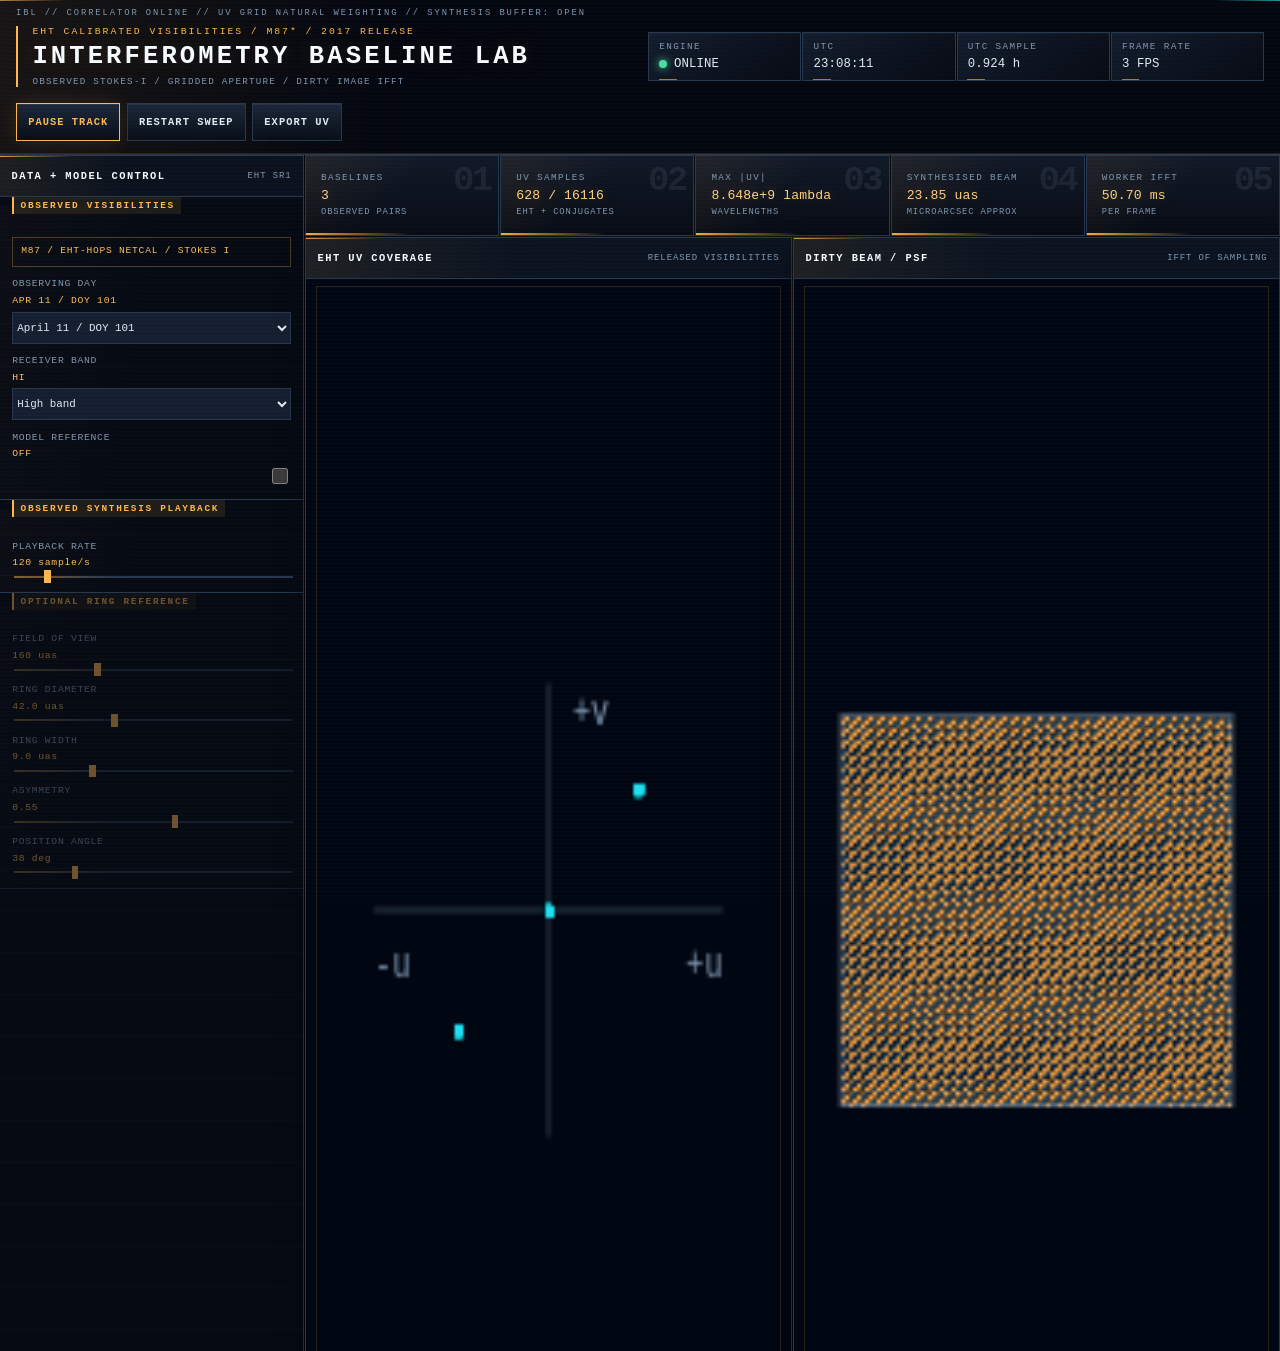
==== commit 6ba5e370: "Improve search discovery and citation metadata" ====
--- a/index.html
+++ b/index.html
@@ -9,7 +9,48 @@
     <link rel="icon" href="data:,">
     <link rel="stylesheet" href="assets/css/style.css">
     <script src="assets/js/app.js" defer></script>
-  </head>
+  <!-- Search discovery metadata: maintained by the portfolio indexing workflow. -->
+  <meta name="robots" content="index,follow,max-image-preview:large,max-snippet:-1,max-video-preview:-1">
+  <link rel="canonical" href="https://biswajit1999.github.io/Interferometry_Baseline_Lab/">
+  <meta property="og:type" content="website">
+  <meta property="og:site_name" content="Biswajit Jana — Research Software">
+  <meta property="og:title" content="Interferometry Baseline Lab | EHT Visibility Console">
+  <meta property="og:description" content="EHT observation-led M87 calibrated visibility and dirty-image interferometry laboratory.">
+  <meta property="og:url" content="https://biswajit1999.github.io/Interferometry_Baseline_Lab/">
+  <meta name="twitter:card" content="summary">
+  <meta name="twitter:title" content="Interferometry Baseline Lab | EHT Visibility Console">
+  <meta name="twitter:description" content="EHT observation-led M87 calibrated visibility and dirty-image interferometry laboratory.">
+  <script id="search-structured-data" type="application/ld+json">
+{
+  "@context": "https://schema.org",
+  "@type": "WebApplication",
+  "@id": "https://biswajit1999.github.io/Interferometry_Baseline_Lab/#application",
+  "name": "Interferometry Baseline Lab | EHT Visibility Console",
+  "description": "EHT observation-led M87 calibrated visibility and dirty-image interferometry laboratory.",
+  "url": "https://biswajit1999.github.io/Interferometry_Baseline_Lab/",
+  "codeRepository": "https://github.com/Biswajit1999/Interferometry_Baseline_Lab",
+  "author": {
+    "@type": "Person",
+    "name": "Biswajit Jana",
+    "url": "https://github.com/Biswajit1999"
+  },
+  "applicationCategory": "EducationalApplication",
+  "operatingSystem": "Any",
+  "browserRequirements": "Requires a modern web browser",
+  "isAccessibleForFree": true,
+  "keywords": [
+    "astronomy",
+    "astrophysics",
+    "scientific computing",
+    "optical interferometry",
+    "baseline synthesis",
+    "astronomical instrumentation"
+  ],
+  "dateModified": "2026-09-15",
+  "inLanguage": "en"
+}
+  </script>
+</head>
   <body>
     <div class="instrument">
       <header class="topbar">
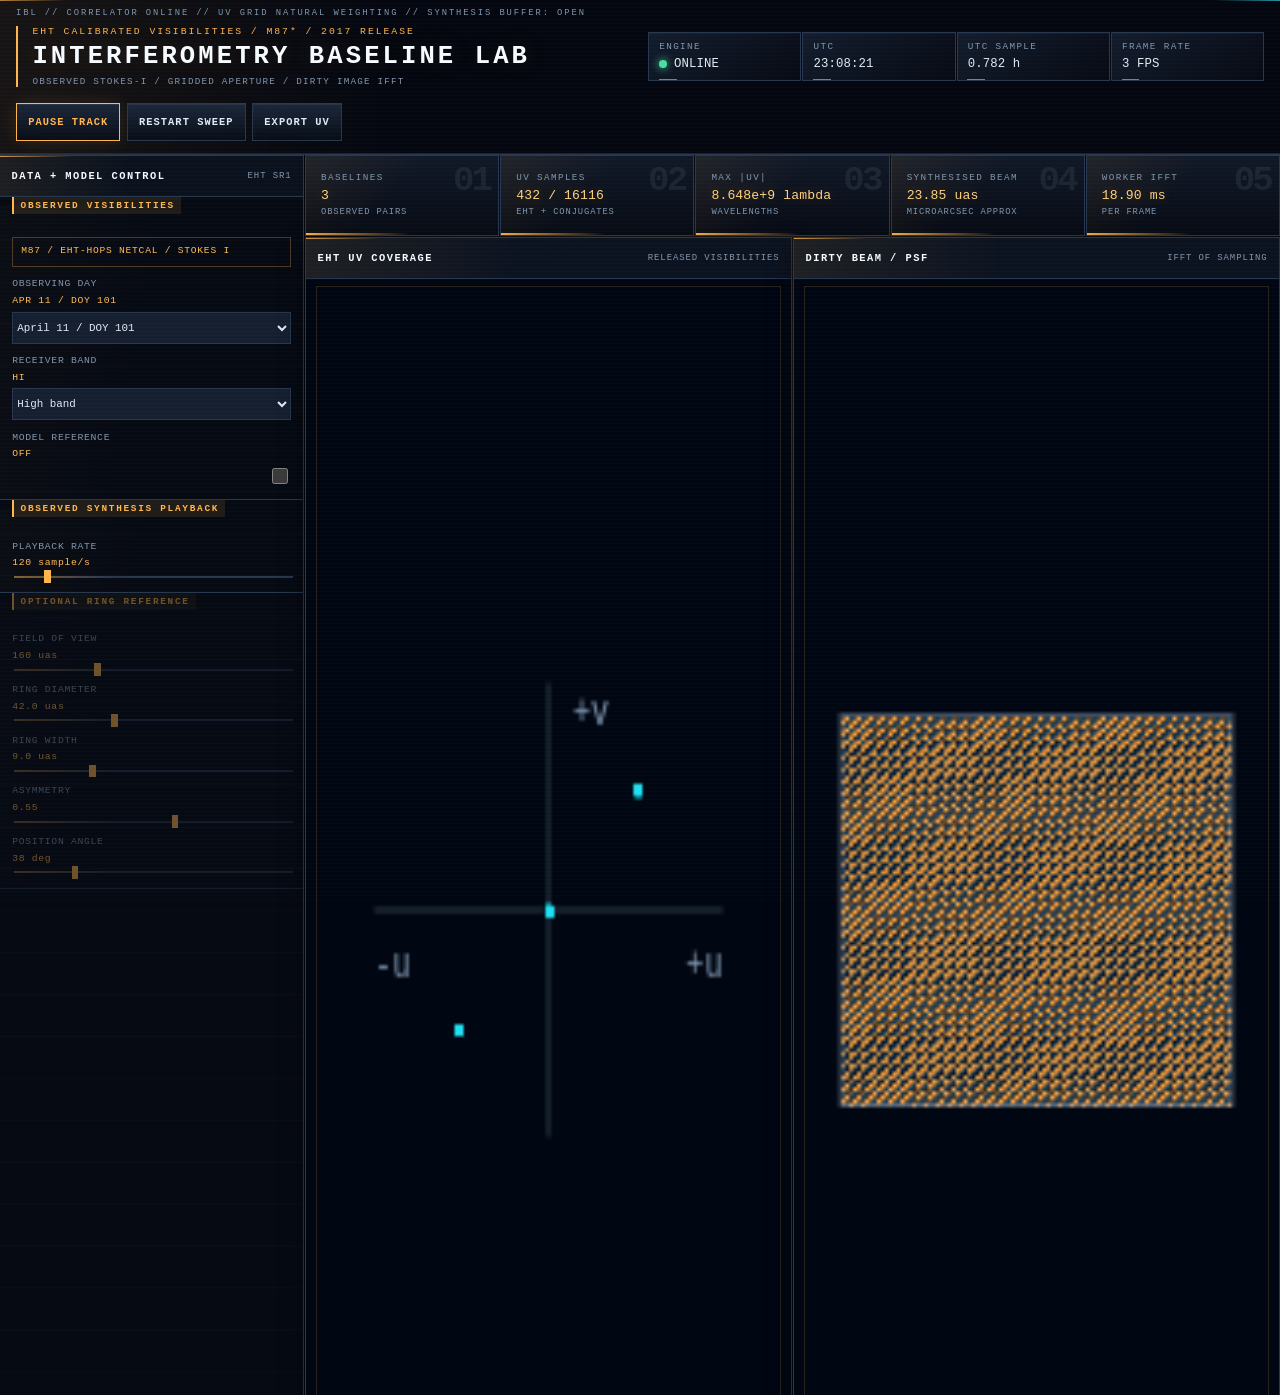
==== commit c944ae95: "Add the downloadable M87 evidence to the interferometry console" ====
--- a/index.html
+++ b/index.html
@@ -159,6 +159,14 @@
           </article>
         </aside>
       </main>
+      <section class="panel baseline-evidence" aria-labelledby="baseline-evidence-title">
+        <h2 id="baseline-evidence-title">What did the array sample?</h2>
+        <figure>
+          <img src="assets/m87-april05-high-baselines.png" width="1034" height="505" loading="lazy" alt="EHT Fourier-plane coverage and Stokes-I visibility amplitude as a function of projected baseline on 5 April 2017">
+          <figcaption>April 5 high-band observations of M87*. The amplitude bars cover the 16th–84th percentile within each baseline-length bin. The table separately reports the median released statistical uncertainty for each bin.</figcaption>
+        </figure>
+        <p><a href="data/m87-april05-high-baseline-summary.csv" download>Download binned measurements</a> · <a href="assets/m87-april05-high-baselines.png" download>Download the figure</a></p>
+      </section>
       <footer>IBL / EHT VISIBILITY CONSOLE <span id="status">LOADING WORKER</span> OBSERVED UV / WORKER IFFT / OPTIONAL RING MODEL</footer>
     </div>
   </body>
--- a/assets/css/style.css
+++ b/assets/css/style.css
@@ -114,3 +114,25 @@
 }
 footer span { color:var(--accent); text-shadow:0 0 12px rgba(var(--accent-rgb),.36); }
 @media (max-width:960px) { .topbar { padding-top:1.95rem; } }
+.baseline-evidence {
+  margin: 1rem 0;
+  padding: clamp(1rem, 3vw, 1.8rem);
+}
+.baseline-evidence figure {
+  max-width: 1034px;
+  margin: .8rem 0;
+}
+.baseline-evidence img {
+  display: block;
+  width: 100%;
+  height: auto;
+}
+.baseline-evidence figcaption {
+  padding-top: .7rem;
+  max-width: 85ch;
+  line-height: 1.55;
+}
+.baseline-evidence a {
+  color: inherit;
+  text-underline-offset: .2em;
+}
